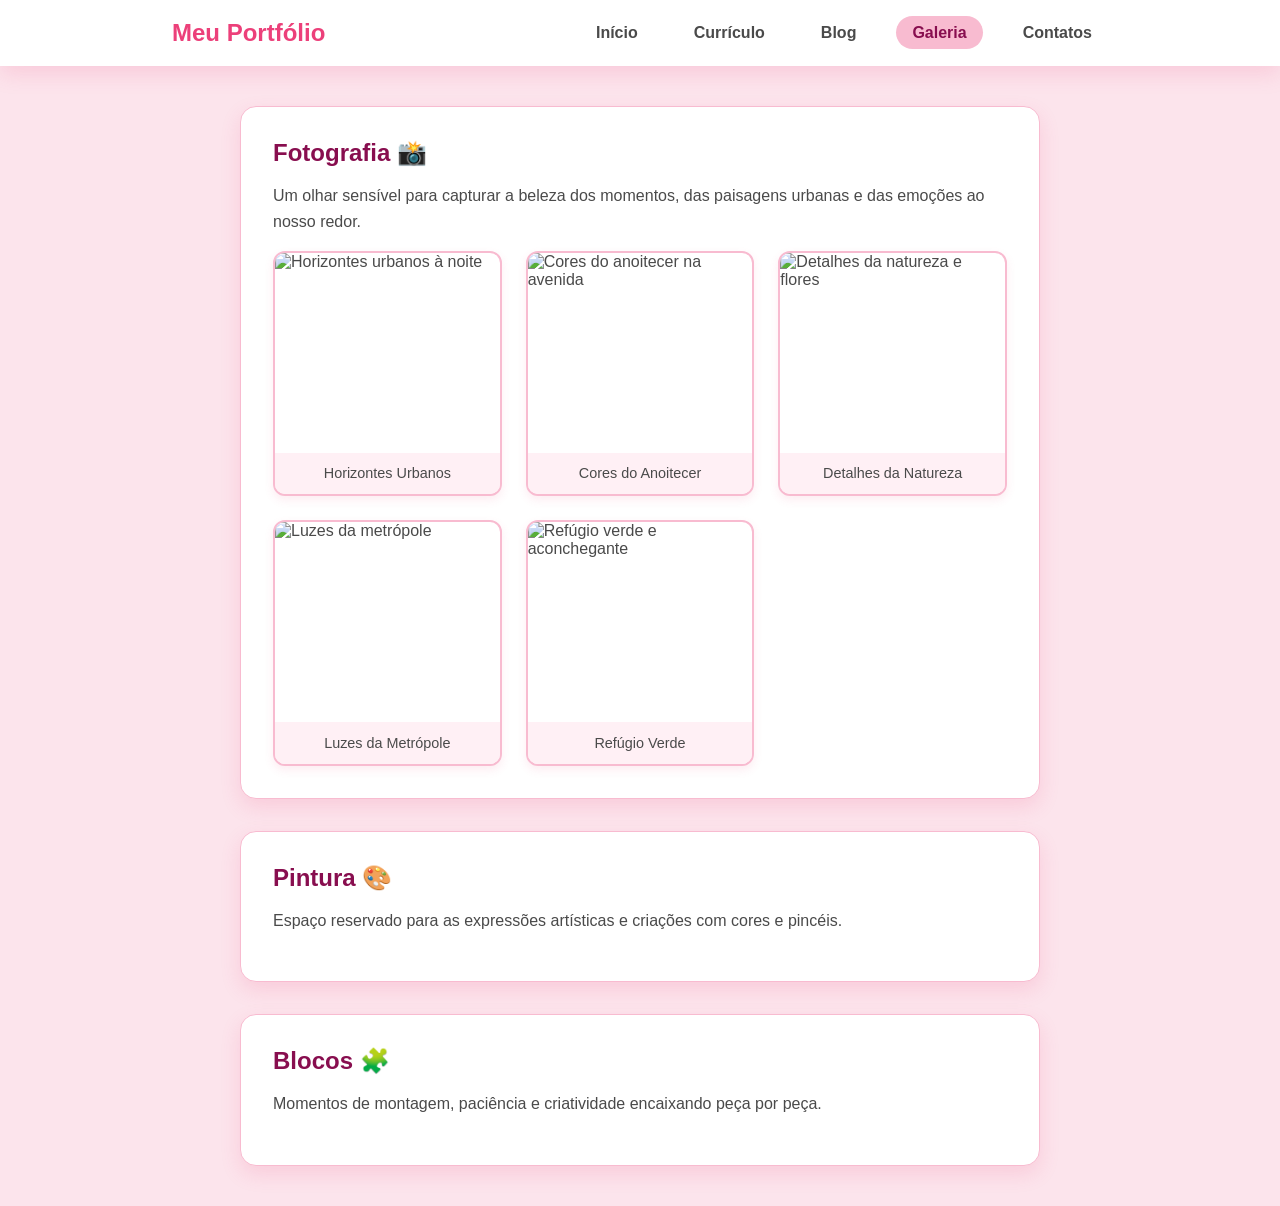
==== fotos.html @ fc5c10b0 "correção de titulo" ====
<!DOCTYPE html>
<html lang="pt-BR">
    <head>
        <meta charset="UTF-8">
        <meta name="viewport" content="width=device-width, initial-scale=1.0">
        <title>Galeria de Hobbys || Meu Portfólio</title>
        <link rel="stylesheet" href="style.css">
    </head>
    <body>

        <header>
            <nav class="nav-container">
                <a href="index.html" class="logo">Meu Portfólio</a>
                <ul class="nav-menu">
                    <li><a href="index.html">Início</a></li>
                    <li><a href="curriculo.html">Currículo</a></li>
                    <li><a href="blog.html">Blog</a></li>
                    <li><a href="fotos.html" class="active">Galeria</a></li>
                    <li><a href="contato.html">Contatos</a></li>
                </ul>
            </nav>
        </header>

        <main>
            <section class="card">
                <h1 class="section-title">Fotografia 📸</h1>
                <p>Um olhar sensível para capturar a beleza dos momentos, das paisagens urbanas e das emoções ao nosso redor.</p>
                
                <div class="gallery-grid">
                    <!-- Foto 1 -->
                    <div class="gallery-item">
                        <img src="1000286956.jpg" alt="Horizontes urbanos à noite">
                        <div class="gallery-caption">Horizontes Urbanos</div>
                    </div>
                    <!-- Foto 2 -->
                    <div class="gallery-item">
                        <img src="1000286955.heic" alt="Cores do anoitecer na avenida">
                        <div class="gallery-caption">Cores do Anoitecer</div>
                    </div>
                    <!-- Foto 3 -->
                    <div class="gallery-item">
                        <img src="1000286976.jpg" alt="Detalhes da natureza e flores">
                        <div class="gallery-caption">Detalhes da Natureza</div>
                    </div>
                    <!-- Foto 4 -->
                    <div class="gallery-item">
                        <img src="1000286975.jpg" alt="Luzes da metrópole">
                        <div class="gallery-caption">Luzes da Metrópole</div>
                    </div>
                    <!-- Foto 5 -->
                    <div class="gallery-item">
                        <img src="1000286973.jpg" alt="Refúgio verde e aconchegante">
                        <div class="gallery-caption">Refúgio Verde</div>
                    </div>
                </div>
            </section>

            <!-- SEÇÃO DE PINTURA -->
            <section class="card">
                <h2>Pintura 🎨</h2>
                <p>Espaço reservado para as expressões artísticas e criações com cores e pincéis.</p>
            </section>

            <!-- SEÇÃO DE BLOCOS -->
            <section class="card">
                <h2>Blocos 🧩</h2>
                <p>Momentos de montagem, paciência e criatividade encaixando peça por peça.</p>
            </section>
        </main>


    </body>
</html>
---- style.css ----
:root {
    --bg-color: #fce4ec;         /* Rosa bem claro para o fundo da página */
    --card-bg: #ffffff;          /* Fundo branco para os cards */
    --primary: #ec407a;          /* Rosa vibrante para destaques e botões */
    --primary-hover: #d81b60;    /* Rosa escuro para o hover de botões */
    --text-color: #4a4a4a;       /* Cinza escuro para boa leitura */
    --title-color: #880e4f;      /* Rosa escuro para títulos */
    --shadow: 0 8px 20px rgba(236, 64, 122, 0.15); /* Sombra suave arrosada */
    --radius: 16px;              /* Arredondamento padrão */
}

* {
    margin: 0;
    padding: 0;
    box-sizing: border-box;
    font-family: 'Segoe UI', Tahoma, Geneva, Verdana, sans-serif;
}

body {
    background-color: var(--bg-color);
    color: var(--text-color);
    display: flex;
    flex-direction: column;
    min-height: 100vh;
}

/* CABEÇALHO E NAVEGAÇÃO */
header {
    background-color: var(--card-bg);
    box-shadow: var(--shadow);
    position: sticky;
    top: 0;
    z-index: 100;
}

.nav-container {
    max-width: 1000px;
    margin: 0 auto;
    padding: 1.2rem 2rem;
    display: flex;
    justify-content: space-between;
    align-items: center;
}

.logo {
    font-size: 1.5rem;
    font-weight: bold;
    color: var(--primary);
    text-decoration: none;
    transition: transform 0.2s ease;
}

.logo:hover {
    transform: scale(1.05);
}

.nav-menu {
    display: flex;
    list-style: none;
    gap: 1.5rem;
}

.nav-menu a {
    text-decoration: none;
    color: var(--text-color);
    font-weight: 600;
    padding: 0.5rem 1rem;
    border-radius: 20px;
    transition: all 0.3s ease;
}

.nav-menu a:hover,
.nav-menu a.active {
    background-color: #f8bbd0;
    color: var(--title-color);
}

/* CONTEÚDO PRINCIPAL */
main {
    max-width: 800px;
    width: 90%;
    margin: 2.5rem auto;
    display: flex;
    flex-direction: column;
    gap: 2rem;
    flex: 1;
}

.card {
    background-color: var(--card-bg);
    border-radius: var(--radius);
    padding: 2rem;
    box-shadow: var(--shadow);
    border: 1px solid #f8bbd0;
}

.section-title, h2 {
    color: var(--title-color);
    margin-bottom: 1rem;
}

p {
    line-height: 1.6;
    margin-bottom: 1rem;
}

/* Lista de destaques */
.card ul {
    list-style-type: '🌸 ';
    padding-left: 1.5rem;
    margin-top: 0.5rem;
}

.card li {
    margin-bottom: 0.5rem;
    line-height: 1.5;
}

/* Botão rosa */
.btn {
    display: inline-block;
    background-color: var(--primary);
    color: white;
    padding: 0.75rem 1.5rem;
    border-radius: 25px;
    text-decoration: none;
    font-weight: bold;
    box-shadow: 0 4px 10px rgba(236, 64, 122, 0.3);
    transition: all 0.3s ease;
}

.btn:hover {
    background-color: var(--primary-hover);
    transform: translateY(-2px);
    box-shadow: 0 6px 15px rgba(236, 64, 122, 0.4);
}

/* Imagem / GIF */
.welcome-gif {
    margin-top: 1.5rem;
    text-align: center;
}

.gif-cute {
    max-width: 100%;
    height: auto;
    border-radius: var(--radius);
    border: 3px solid #f8bbd0;
}

/* RODAPÉ */
footer {
    background-color: var(--card-bg);
    text-align: center;
    padding: 1.5rem;
    color: var(--title-color);
    font-weight: 500;
    box-shadow: 0 -4px 10px rgba(236, 64, 122, 0.05);
    margin-top: auto;
}

/* CONTATOS */
@media (max-width: 600px) {
    .nav-container {
        flex-direction: column;
        gap: 1rem;
    }

    .nav-menu {
        flex-wrap: wrap;
        justify-content: center;
        gap: 0.5rem;
    }

    .card {
        padding: 1.5rem;
    }
}
/* GALERIA DE FOTOS */
.gallery-grid {
    display: grid;
    grid-template-columns: repeat(auto-fit, minmax(220px, 1fr));
    gap: 1.5rem;
    margin-top: 1rem;
}

.gallery-item {
    background-color: var(--card-bg);
    border-radius: 12px;
    overflow: hidden;
    border: 2px solid #f8bbd0;
    box-shadow: 0 4px 10px rgba(236, 64, 122, 0.1);
    transition: transform 0.3s ease, box-shadow 0.3s ease;
}

.gallery-item:hover {
    transform: translateY(-4px);
    box-shadow: 0 6px 15px rgba(236, 64, 122, 0.2);
}

.gallery-item img {
    width: 100%;
    height: 200px;
    object-fit: cover; 
    display: block;
}

.gallery-caption {
    padding: 0.8rem;
    font-size: 0.9rem;
    color: var(--text-color);
    text-align: center;
    background-color: #fff0f5;
}
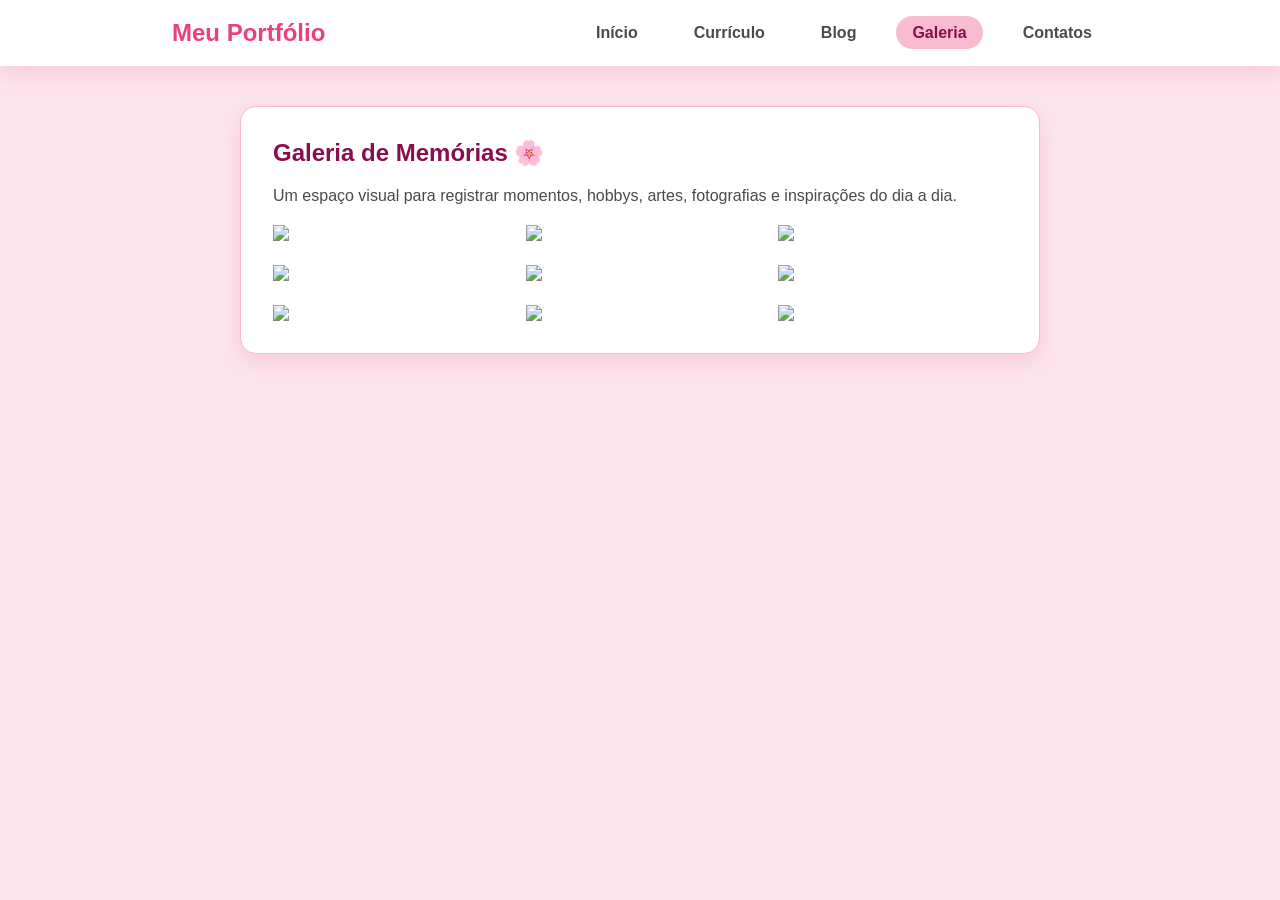
==== commit c5407b4e: "Alteração no codigo html de fotos, adição de imagem. Alteração e correção de imagens" ====
--- a/fotos.html
+++ b/fotos.html
@@ -3,7 +3,7 @@
     <head>
         <meta charset="UTF-8">
         <meta name="viewport" content="width=device-width, initial-scale=1.0">
-        <title>Galeria de Hobbys || Meu Portfólio</title>
+        <title>Galeria || Meu Portfólio</title>
         <link rel="stylesheet" href="style.css">
     </head>
     <body>
@@ -23,51 +23,22 @@
 
         <main>
             <section class="card">
-                <h1 class="section-title">Fotografia 📸</h1>
-                <p>Um olhar sensível para capturar a beleza dos momentos, das paisagens urbanas e das emoções ao nosso redor.</p>
+                <h1 class="section-title">Galeria de Memórias 🌸</h1>
+                <p>Um espaço visual para registrar momentos, hobbys, artes, fotografias e inspirações do dia a dia.</p>
                 
                 <div class="gallery-grid">
-                    <!-- Foto 1 -->
-                    <div class="gallery-item">
-                        <img src="1000286956.jpg" alt="Horizontes urbanos à noite">
-                        <div class="gallery-caption">Horizontes Urbanos</div>
-                    </div>
-                    <!-- Foto 2 -->
-                    <div class="gallery-item">
-                        <img src="1000286955.heic" alt="Cores do anoitecer na avenida">
-                        <div class="gallery-caption">Cores do Anoitecer</div>
-                    </div>
-                    <!-- Foto 3 -->
-                    <div class="gallery-item">
-                        <img src="1000286976.jpg" alt="Detalhes da natureza e flores">
-                        <div class="gallery-caption">Detalhes da Natureza</div>
-                    </div>
-                    <!-- Foto 4 -->
-                    <div class="gallery-item">
-                        <img src="1000286975.jpg" alt="Luzes da metrópole">
-                        <div class="gallery-caption">Luzes da Metrópole</div>
-                    </div>
-                    <!-- Foto 5 -->
-                    <div class="gallery-item">
-                        <img src="1000286973.jpg" alt="Refúgio verde e aconchegante">
-                        <div class="gallery-caption">Refúgio Verde</div>
-                    </div>
+                    <img src="all.jpg">
+                    <img src="quadra.jpg">
+                    <img src="superjovem.jpg">
+                    <img src="quadros.jpg">
+                    <img src="urso.jpg">
+                    <img src="disco.jpg">
+                    <img src="vhs.jpg">
+                    <img src="filmes.jpg">
+                    <img src="livros.jpg">
                 </div>
-            </section>
-
-            <!-- SEÇÃO DE PINTURA -->
-            <section class="card">
-                <h2>Pintura 🎨</h2>
-                <p>Espaço reservado para as expressões artísticas e criações com cores e pincéis.</p>
-            </section>
-
-            <!-- SEÇÃO DE BLOCOS -->
-            <section class="card">
-                <h2>Blocos 🧩</h2>
-                <p>Momentos de montagem, paciência e criatividade encaixando peça por peça.</p>
             </section>
         </main>
 
-
     </body>
 </html>
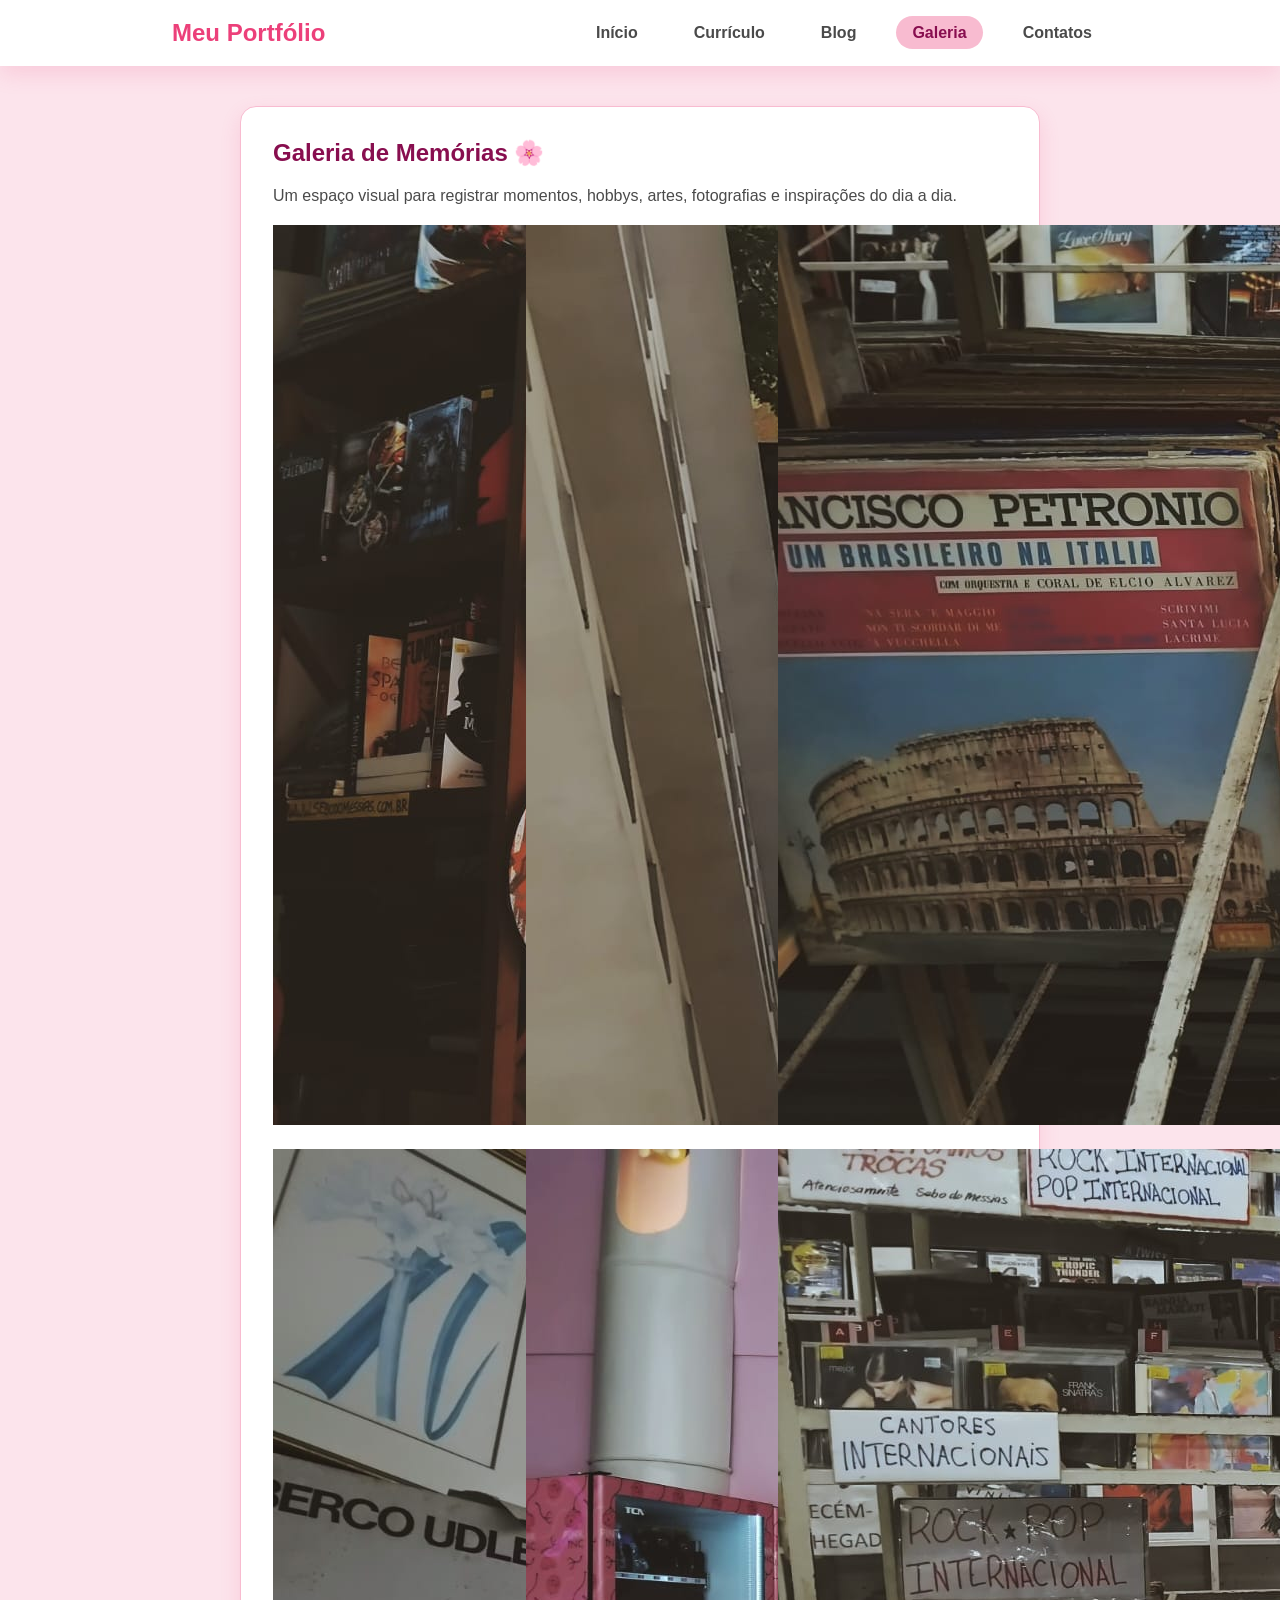
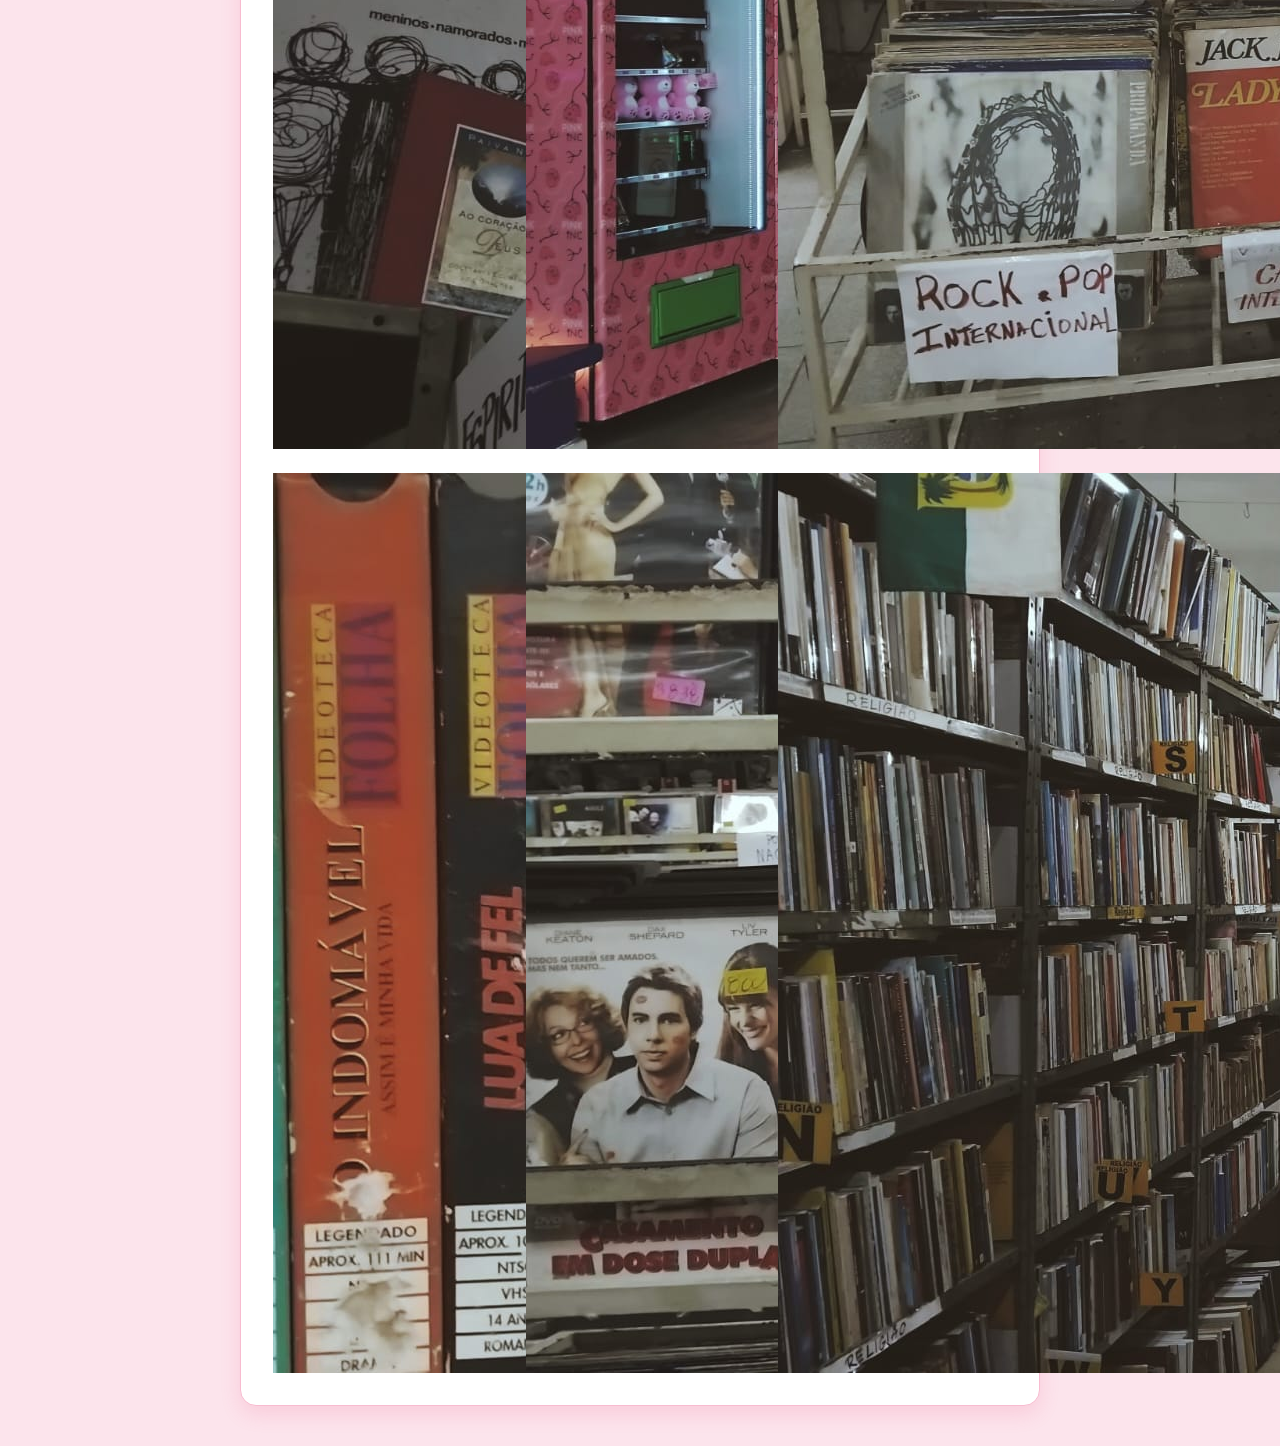
==== commit f924613b: "Ajuste do link das fotos" ====
--- a/fotos.html
+++ b/fotos.html
@@ -27,16 +27,17 @@
                 <p>Um espaço visual para registrar momentos, hobbys, artes, fotografias e inspirações do dia a dia.</p>
                 
                 <div class="gallery-grid">
-                    <img src="all.jpg">
-                    <img src="quadra.jpg">
-                    <img src="superjovem.jpg">
-                    <img src="quadros.jpg">
-                    <img src="urso.jpg">
-                    <img src="disco.jpg">
-                    <img src="vhs.jpg">
-                    <img src="filmes.jpg">
-                    <img src="livros.jpg">
+                    <img src="fotos/all.jpg">
+                    <img src="fotos/quadra.jpg">
+                    <img src="fotos/superjovem.jpg">
+                    <img src="fotos/quadros.jpg">
+                    <img src="fotos/urso.jpg">
+                    <img src="fotos/disco.jpg">
+                    <img src="fotos/vhs.jpg">
+                    <img src="fotos/filmes.jpg">
+                    <img src="fotos/livros.jpg">
                 </div>
+
             </section>
         </main>
 
